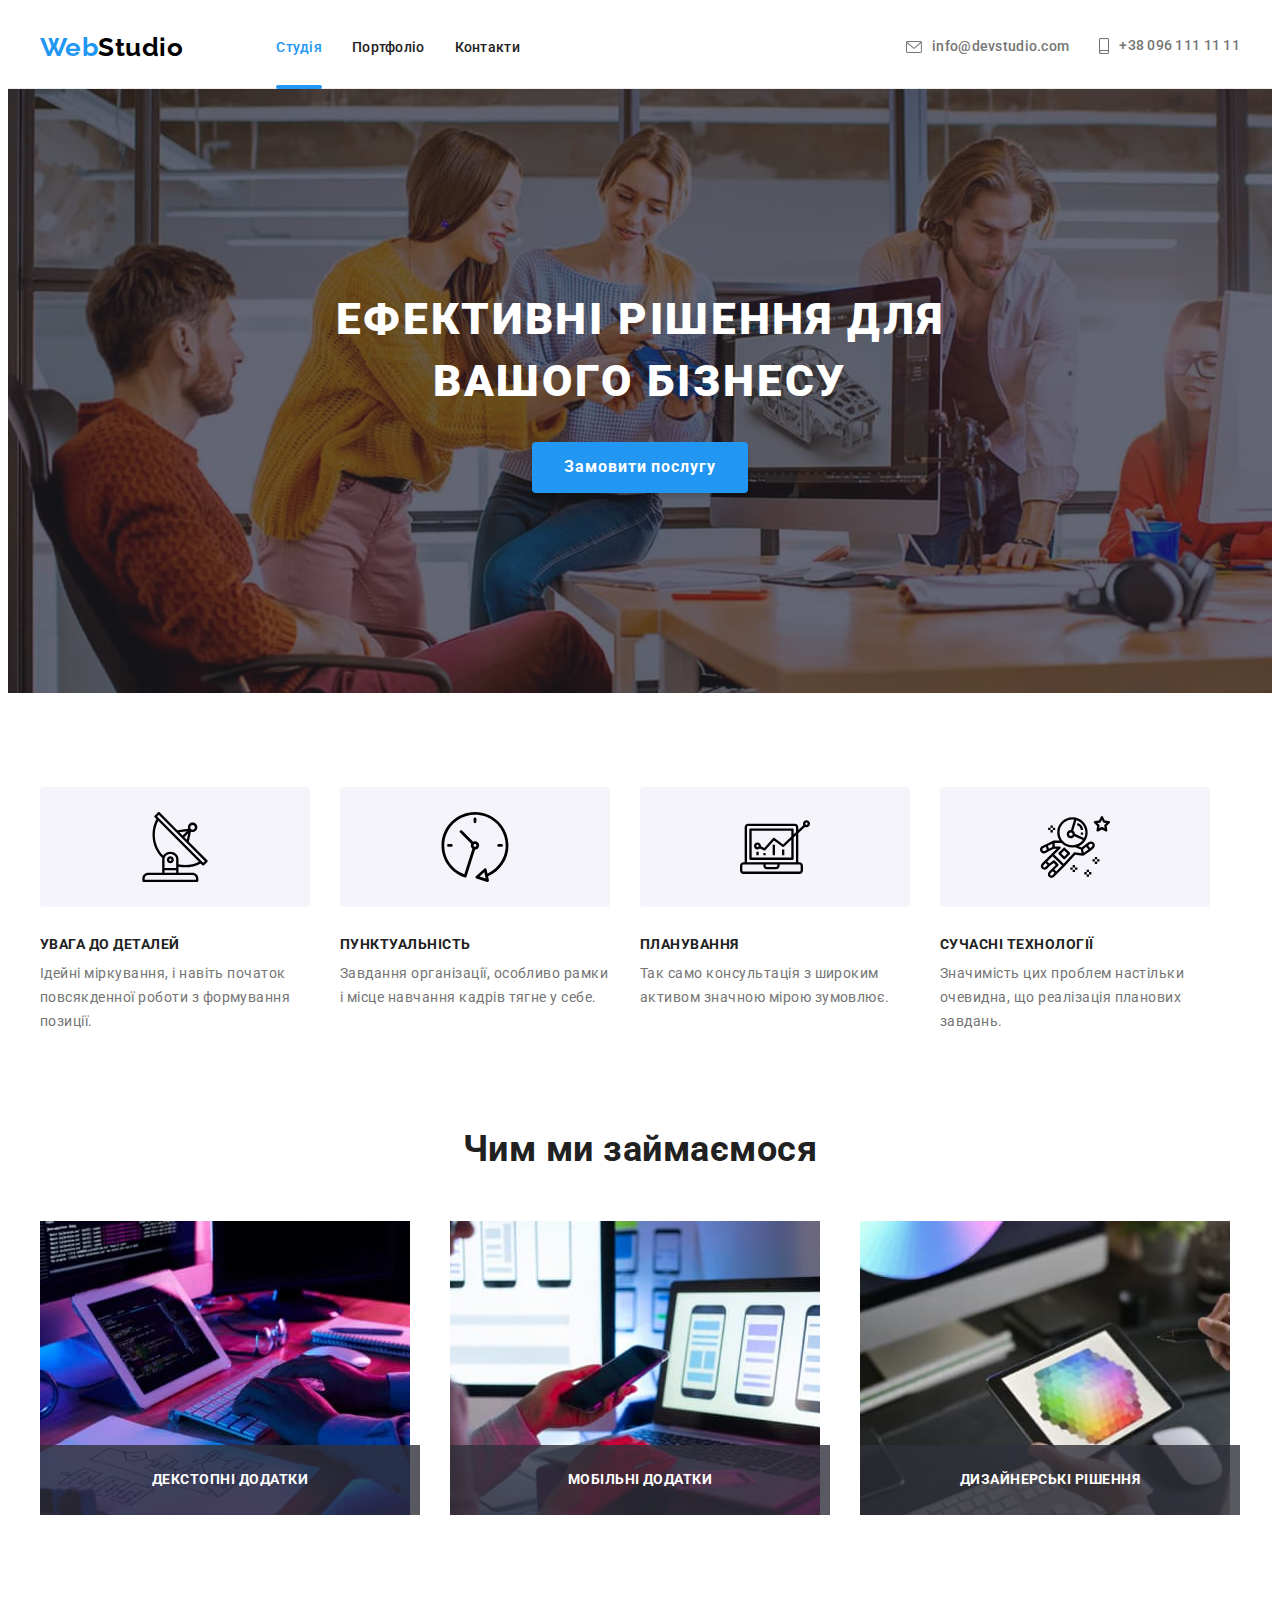
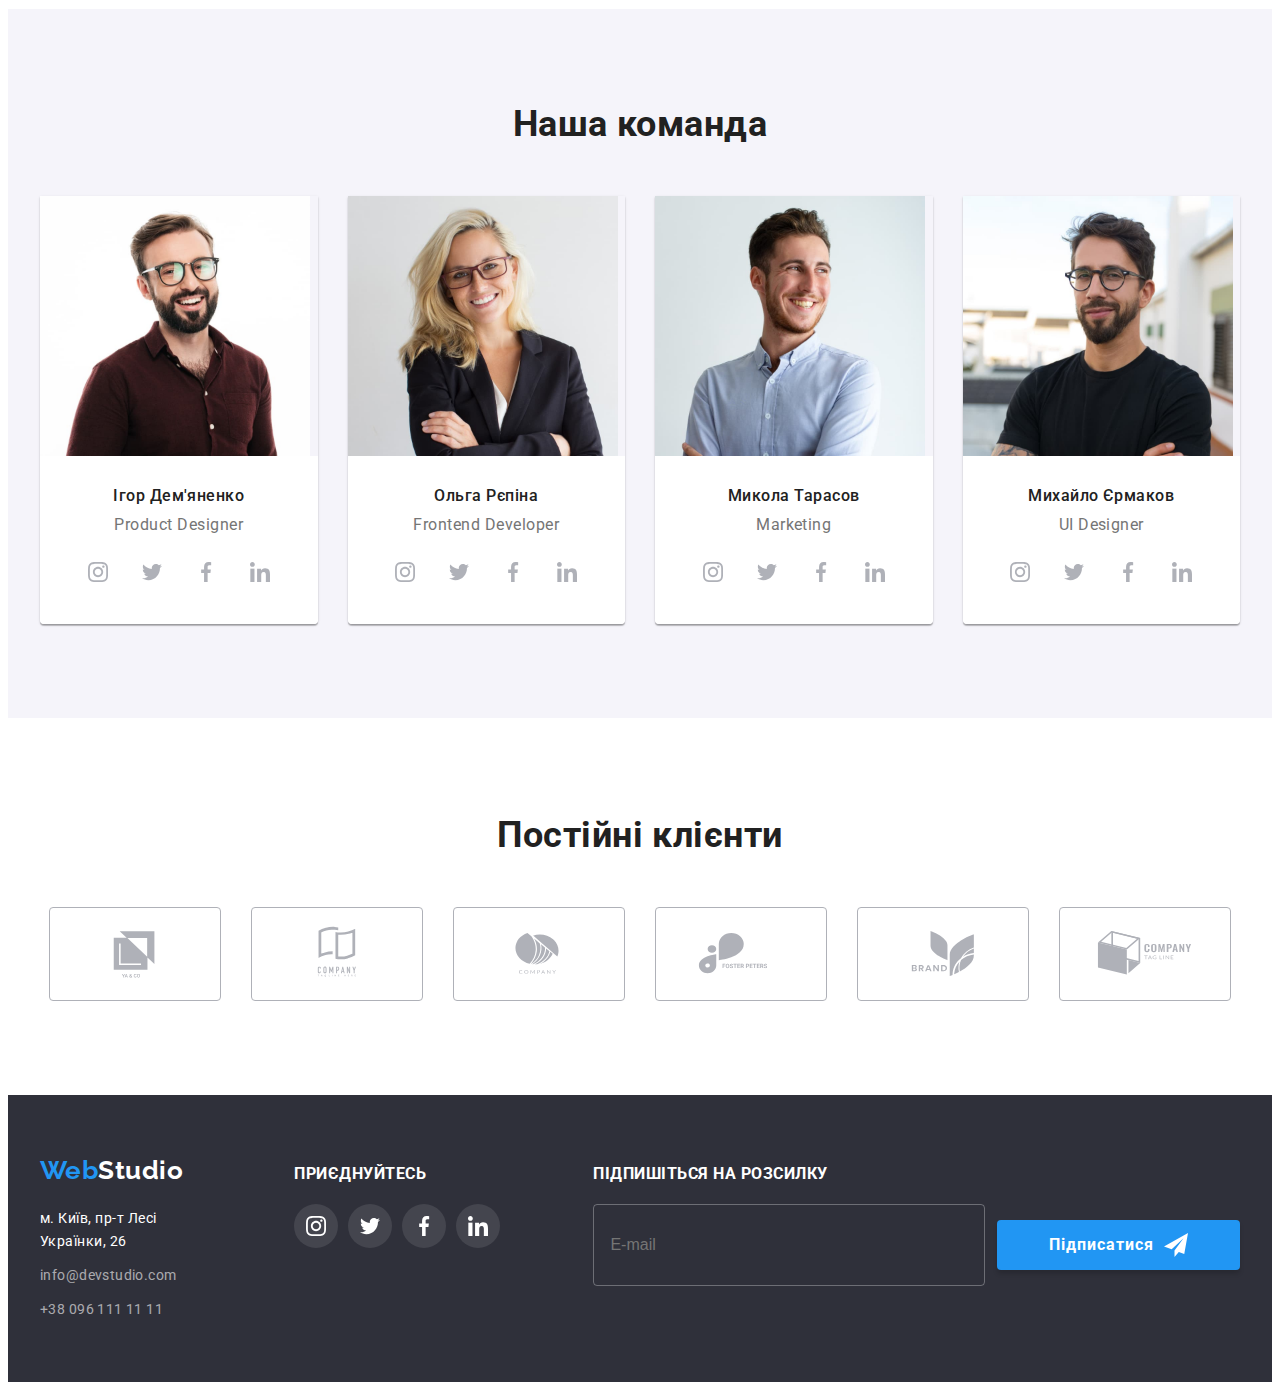
==== index.html @ f442bbdc "Finished to work with a modal window and footer" ====
<!DOCTYPE html>
<html lang="uk">
  <head>
    <meta charset="UTF-8" />
    <meta http-equiv="X-UA-Compatible" content="IE=edge" />
    <meta name="viewport" content="width=device-width, initial-scale=1.0" />
    <link
      href="https://fonts.googleapis.com/css2?family=Raleway:wght@700&family=Roboto:wght@400;500;700;900&display=swap"
      rel="stylesheet"
    />
    <link
      rel="stylesheet"
      href="https://cdnjs.cloudflare.com/ajax/libs/modern-normalize/1.1.0/modern-normalize.min.css"
      integrity="sha512-wpPYUAdjBVSE4KJnH1VR1HeZfpl1ub8YT/NKx4PuQ5NmX2tKuGu6U/JRp5y+Y8XG2tV+wKQpNHVUX03MfMFn9Q=="
      crossorigin="anonymous"
      referrerpolicy="no-referrer"
    />
    <link rel="stylesheet" href="./css/style.css" />
    <title>goit-markup-hw-02</title>
  </head>
  <body>
    <!-- Шапка сайту -->
    <header class="header-page">
      <div class="container header-content">
        <nav class="header-nav">
          <a href="./index.html" class="link logo"
            ><span class="blue-text">Web</span><span class="black-text">Studio</span></a
          >
          <ul class="site-nav list">
            <li class="header-item"><a href="" class="link current">Студія</a></li>
            <li class="header-item"><a href="./portfolio.html" class="link">Портфоліо</a></li>
            <li class="header-item"><a href="" class="link">Контакти</a></li>
          </ul>
        </nav>
        <ul class="tel-mail list">
          <li class="header-item">
            <a href="mailto:info@devstudio.com" class="mail-link link">
              <svg class="header-icon-envelope" width="16" height="12">
                <use href="./images/icons.svg#icon-envelope"></use>
              </svg>
              info@devstudio.com</a
            >
          </li>
          <li class="header-item">
            <a href="tel:+380961111111" class="tel-link link">
              <svg class="header-icon-phone" width="10" height="16">
                <use href="./images/icons.svg#icon-smartphone"></use>
              </svg>
              +38 096 111 11 11</a
            >
          </li>
        </ul>
      </div>
    </header>
    <main>
      <!-- Герой -->
      <section class="hero overlay">
        <div class="container">
          <h1 class="hero-title">
            Ефективні рішення для<br />
            вашого бізнесу
          </h1>
          <button type="button" class="btn btn-hero" data-modal-open>Замовити послугу</button>
        </div>
      </section>
      <!-- Особливості -->
      <section class="section features">
        <div class="container">
          <h2 hidden class="section-title">Особливості компанії</h2>
          <ul class="list features">
            <li class="features-item icon-antenna">
              <div class="features-icons">
                <svg class="features-icon" width="70" height="70">
                  <use href="./images/icons.svg#icon-antenna"></use>
                </svg>
              </div>
              <h3 class="title">УВАГА ДО ДЕТАЛЕЙ</h3>
              <p class="description-text">
                Ідейні міркування, і навіть початок повсякденної роботи з формування позиції.
              </p>
            </li>
            <li class="features-item icon-clock">
              <div class="features-icons">
                <svg class="features-icon" width="70" height="70">
                  <use href="./images/icons.svg#icon-clock"></use>
                </svg>
              </div>
              <h3 class="title">ПУНКТУАЛЬНІСТЬ</h3>
              <p class="description-text">
                Завдання організації, особливо рамки і місце навчання кадрів тягне у себе.
              </p>
            </li>
            <li class="features-item icon-diagram">
              <div class="features-icons">
                <svg class="features-icon" width="70" height="70">
                  <use href="./images/icons.svg#icon-diagram"></use>
                </svg>
              </div>
              <h3 class="title">ПЛАНУВАННЯ</h3>
              <p class="description-text">
                Так само консультація з широким активом значною мірою зумовлює.
              </p>
            </li>
            <li class="features-item icon-astronaut">
              <div class="features-icons">
                <svg class="features-icon" width="70" height="70">
                  <use href="./images/icons.svg#icon-astronaut"></use>
                </svg>
              </div>
              <h3 class="title">СУЧАСНІ ТЕХНОЛОГІЇ</h3>
              <p class="description-text">
                Значимість цих проблем настільки очевидна, що реалізація планових завдань.
              </p>
            </li>
          </ul>
        </div>
      </section>
      <!-- Наша робота -->
      <section class="section-work">
        <div class="container">
          <h2 class="section-title work">Чим ми займаємося</h2>
          <ul class="work list">
            <li class="work-item">
              <div class="work-thumb">
                <img
                  src="./images/box_1.jpg"
                  alt="Чоловік сидитись за комп'ютером ,за допомогою кодування він відтворює макет що лежить у нього на робочому столі"
                  width="370"
                  height="294"
                  class="work-photo"
                />
                <div class="about-work-item">
                  <p class="about-work-text">ДЕКСТОПНІ ДОДАТКИ</p>
                </div>
              </div>
            </li>
            <li class="work-item">
              <div class="work-thumb">
                <img
                  src="./images/box_2.jpg"
                  alt="Жінка сидить за комп'ютером та в одній руці тримає телефон,на комп'ютері зображені три телефона на екранах яких: три різних позиціонування блоків"
                  width="370"
                  height="294"
                  class="work-photo"
                />
                <div class="about-work-item">
                  <p class="about-work-text">Мобільні додатки</p>
                </div>
              </div>
            </li>
            <li class="work-item">
              <div class="work-thumb">
                <img
                  src="./images/box_3.jpg"
                  alt="Планшет в руці,на екрані планшету зображена палітра кольорів"
                  width="370"
                  height="294"
                  class="work-photo"
                />
                <div class="about-work-item">
                  <p class="about-work-text">Дизайнерські рішення</p>
                </div>
              </div>
            </li>
          </ul>
        </div>
      </section>
      <!-- Наша команда -->
      <section class="variable-section">
        <div class="container">
          <h2 class="section-title team">Наша команда</h2>
          <ul class="team-roster list">
            <li class="team-item">
              <img
                src="./images/img1.jpg"
                alt="Фотопортрет команди"
                width="270"
                height="260"
                class="person-photo"
              />
              <div class="team-frame">
                <h3 class="title-person">Ігор Дем'яненко</h3>
                <p class="qualification">Product Designer</p>
                <ul class="social-networks list">
                  <li class="social-networks-item">
                    <a href="" class="social-networks-link link">
                      <svg class="social-networks-icon" width="20" height="20">
                        <use href="./images/icons.svg#icon-instagram"></use>
                      </svg>
                    </a>
                  </li>
                  <li class="social-networks-item">
                    <a href="" class="social-networks-link link">
                      <svg class="social-networks-icon" width="20" height="20">
                        <use href="./images/icons.svg#icon-twitter"></use>
                      </svg>
                    </a>
                  </li>
                  <li class="social-networks-item">
                    <a href="" class="social-networks-link link">
                      <svg class="social-networks-icon" width="20" height="20">
                        <use href="./images/icons.svg#icon-facebook"></use>
                      </svg>
                    </a>
                  </li>
                  <li class="social-networks-item">
                    <a href="" class="social-networks-link link">
                      <svg class="social-networks-icon" width="20" height="20">
                        <use href="./images/icons.svg#icon-linkedin"></use>
                      </svg>
                    </a>
                  </li>
                </ul>
              </div>
            </li>
            <li class="team-item">
              <img
                src="./images/img2.jpg"
                alt="Фотопортрет команди"
                width="270"
                height="260"
                class="person-photo"
              />
              <div class="team-frame">
                <h3 class="title-person">Ольга Рєпіна</h3>
                <p class="qualification">Frontend Developer</p>
                <ul class="social-networks list">
                  <li class="social-networks-item">
                    <a href="" class="social-networks-link link">
                      <svg class="social-networks-icon" width="20" height="20">
                        <use href="./images/icons.svg#icon-instagram"></use>
                      </svg>
                    </a>
                  </li>
                  <li class="social-networks-item">
                    <a href="" class="social-networks-link link">
                      <svg class="social-networks-icon" width="20" height="20">
                        <use href="./images/icons.svg#icon-twitter"></use>
                      </svg>
                    </a>
                  </li>
                  <li class="social-networks-item">
                    <a href="" class="social-networks-link link">
                      <svg class="social-networks-icon" width="20" height="20">
                        <use href="./images/icons.svg#icon-facebook"></use>
                      </svg>
                    </a>
                  </li>
                  <li class="social-networks-item">
                    <a href="" class="social-networks-link link">
                      <svg class="social-networks-icon" width="20" height="20">
                        <use href="./images/icons.svg#icon-linkedin"></use>
                      </svg>
                    </a>
                  </li>
                </ul>
              </div>
            </li>
            <li class="team-item">
              <img
                src="./images/img3.jpg"
                alt="Фотопортрет команди"
                width="270"
                height="260"
                class="person-photo"
              />
              <div class="team-frame">
                <h3 class="title-person">Микола Тарасов</h3>
                <p class="qualification">Marketing</p>
                <ul class="social-networks list">
                  <li class="social-networks-item">
                    <a href="" class="social-networks-link link">
                      <svg class="social-networks-icon" width="20" height="20">
                        <use href="./images/icons.svg#icon-instagram"></use>
                      </svg>
                    </a>
                  </li>
                  <li class="social-networks-item">
                    <a href="" class="social-networks-link link">
                      <svg class="social-networks-icon" width="20" height="20">
                        <use href="./images/icons.svg#icon-twitter"></use>
                      </svg>
                    </a>
                  </li>
                  <li class="social-networks-item">
                    <a href="" class="social-networks-link link">
                      <svg class="social-networks-icon" width="20" height="20">
                        <use href="./images/icons.svg#icon-facebook"></use>
                      </svg>
                    </a>
                  </li>
                  <li class="social-networks-item">
                    <a href="" class="social-networks-link link">
                      <svg class="social-networks-icon" width="20" height="20">
                        <use href="./images/icons.svg#icon-linkedin"></use>
                      </svg>
                    </a>
                  </li>
                </ul>
              </div>
            </li>
            <li class="team-item">
              <img
                src="./images/img4.jpg"
                alt="Фотопортрет команди"
                width="270"
                height="260"
                class="person-photo"
              />
              <div class="team-frame">
                <h3 class="title-person">Михайло Єрмаков</h3>
                <p class="qualification">UI Designer</p>
                <ul class="social-networks list">
                  <li class="social-networks-item">
                    <a href="" class="social-networks-link link">
                      <svg class="social-networks-icon" width="20" height="20">
                        <use href="./images/icons.svg#icon-instagram"></use>
                      </svg>
                    </a>
                  </li>
                  <li class="social-networks-item">
                    <a href="" class="social-networks-link link">
                      <svg class="social-networks-icon" width="20" height="20">
                        <use href="./images/icons.svg#icon-twitter"></use>
                      </svg>
                    </a>
                  </li>
                  <li class="social-networks-item">
                    <a href="" class="social-networks-link link">
                      <svg class="social-networks-icon" width="20" height="20">
                        <use href="./images/icons.svg#icon-facebook"></use>
                      </svg>
                    </a>
                  </li>
                  <li class="social-networks-item">
                    <a href="" class="social-networks-link link">
                      <svg class="social-networks-icon" width="20" height="20">
                        <use href="./images/icons.svg#icon-linkedin"></use>
                      </svg>
                    </a>
                  </li>
                </ul>
              </div>
            </li>
          </ul>
        </div>
      </section>
      <!-- Постійні клієнти -->
      <section class="section-customers">
        <div class="container">
          <h2 class="section-title customers">Постійні клієнти</h2>
          <ul class="customers-list list">
            <li class="customers-item">
              <a href="" class="customers-link link">
                <svg class="customers-icon" width="106" height="106">
                  <use href="./images/icons.svg#icon-group1"></use>
                </svg>
              </a>
            </li>
            <li class="customers-item">
              <a href="" class="customers-link link">
                <svg class="customers-icon" width="106" height="60">
                  <use href="./images/icons.svg#icon-group2"></use>
                </svg>
              </a>
            </li>
            <li class="customers-item">
              <a href="" class="customers-link link">
                <svg class="customers-icon" width="106" height="60">
                  <use href="./images/icons.svg#icon-group3"></use>
                </svg>
              </a>
            </li>
            <li class="customers-item">
              <a href="" class="customers-link link">
                <svg class="customers-icon" width="106" height="60">
                  <use href="./images/icons.svg#icon-group4"></use>
                </svg>
              </a>
            </li>
            <li class="customers-item">
              <a href="" class="customers-link link">
                <svg class="customers-icon" width="106" height="60">
                  <use href="./images/icons.svg#icon-group5"></use>
                </svg>
              </a>
            </li>
            <li class="customers-item">
              <a href="" class="customers-link link">
                <svg class="customers-icon" width="106" height="60">
                  <use href="./images/icons.svg#icon-group6"></use>
                </svg>
              </a>
            </li>
          </ul>
        </div>
      </section>
    </main>
    <!-- Футер -->
    <footer class="footer">
      <div class="container footer-box">
        <div class="footer-address">
          <a href="/" class="link"
            ><span class="blue-text">Web</span><span class="white-text">Studio</span></a
          >
          <address class="address-view">
            м. Київ, пр-т Лесі Українки, 26
            <ul class="tel-mail list">
              <li>
                <a href="mailto:info@devstudio.com" class="link">info@devstudio.com</a>
              </li>
              <li class="contacts">
                <a href="tel:+380961111111" class="link">+38 096 111 11 11</a>
              </li>
            </ul>
          </address>
        </div>

        <div class="footer-join">
          <p class="footer-title">Приєднуйтесь</p>
          <ul class="footer-soc-list list">
            <li class="footer-soc-item">
              <a href="" class="footer-soc-link link">
                <svg class="footer-soc-icon" width="20" height="20">
                  <use href="./images/icons.svg#icon-instagram"></use>
                </svg>
              </a>
            </li>
            <li class="footer-soc-item">
              <a href="" class="footer-soc-link link">
                <svg class="footer-soc-icon" width="20" height="20">
                  <use href="./images/icons.svg#icon-twitter"></use>
                </svg>
              </a>
            </li>
            <li class="footer-soc-item">
              <a href="" class="footer-soc-link link">
                <svg class="footer-soc-icon" width="20" height="20">
                  <use href="./images/icons.svg#icon-facebook"></use>
                </svg>
              </a>
            </li>
            <li class="footer-soc-item">
              <a href="" class="footer-soc-link link">
                <svg class="footer-soc-icon" width="20" height="20">
                  <use href="./images/icons.svg#icon-linkedin"></use>
                </svg>
              </a>
            </li>
          </ul>
        </div>
        <div class="box-footer-form">
          <form>
            <label for="email" class="footer-label">Підпишіться на розсилку</label>
            <span class="footer-form">
              <input
                class="join-input"
                type="email"
                value=""
                name="email"
                id="email"
                placeholder="E-mail"
              />
              <button type="submit" class="btn form-btn">
                <span>Підписатися</span>
                <svg class="btn-icon" width="24" height="24">
                  <use href="./images/icons.svg#icon-icon-send"></use>
                </svg>
              </button>
            </span>
          </form>
        </div>
      </div>
    </footer>
    <div class="back-drop is-hidden" data-modal>
      <div class="modal">
        <button type="button" class="btn-hero-close" data-modal-close>
          <svg class="modal-exit" width="11" height="11">
            <use href="./images/icons.svg#icon-vector"></use>
          </svg>
        </button>
        <p class="modal-title">Залиште свої дані, ми вам передзвонимо</p>
        <form>
          <label for="username" class="modal-label">Ім'я</label>
          <span class="container-inputs">
            <input
              class="modal-input"
              type="text"
              value=""
              name="username"
              id="username"
              required
              placeholder=" "
            />
            <svg class="modal-icons" width="18" height="18">
              <use href="./images/icons.svg#icon-person-black"></use>
            </svg>
          </span>

          <label for="user-tel" class="modal-label">Телефон</label>
          <div class="container-inputs">
            <input
              class="modal-input"
              type="tel"
              value=""
              name="user-tel"
              id="user-tel"
              required
              title="+38 (098) 64-73-508"
              placeholder=" "
            />
            <svg class="modal-icons" width="18" height="18">
              <use href="./images/icons.svg#icon-phone-black"></use>
            </svg>
          </div>

          <label for="user-email" class="modal-label">Пошта</label>
          <div class="container-inputs">
            <input
              class="modal-input"
              type="email"
              value=""
              name="user-email"
              id="user-email"
              required
              placeholder=" "
            />
            <svg class="modal-icons" width="18" height="18">
              <use href="./images/icons.svg#icon-email-black"></use>
            </svg>
          </div>

          <label for="comment" class="modal-label">Коментар</label>
          <textarea
            class="comment"
            name="comment"
            id="comment"
            placeholder="Веддіть текст"
          ></textarea>
          <div class="container-checkbox">
            <input
              class="modal-checkbox visually-hidden"
              type="checkbox"
              name="agree"
              id="agree"
              value="agree"
            />
            <label for="agree" class="agree">
              <span>
                <svg class="agree-icon" width="16" height="15">
                  <use href="./images/icons.svg#icon-icon-check"></use>
                </svg>
              </span>
              Погоджуюся з розсилкою та приймаю&nbsp;&nbsp;
              <a href="" class="agree-link"> Умови договору</a></label
            >
            <button type="submit" class="btn form-btn">Відправити</button>
          </div>
        </form>
      </div>
    </div>
    <!-- <div class="practise">
      <ul class="menu">
        <li class="menu-item">
          <a href="" class="menu-link">Комплектуючі</a>
          <ul class="submenu">
            <li><a href="">Холодильники</a></li>
            <li><a href="">Плити</a></li>
            <li><a href="">Панелі</a></li>
          </ul>
        </li>
        <li class="menu-item">
          <a href="" class="menu-link">Товари для дому</a>
          <ul class="submenu">
            <li><a href="">Холодильники</a></li>
            <li><a href="">Плити</a></li>
            <li><a href="">Панелі</a></li>
          </ul>
        </li>
        <li class="menu-item">
          <a href="" class="menu-link">Побутова техніка</a>
          <ul class="submenu">
            <li><a href="">Холодильники</a></li>
            <li><a href="">Плити</a></li>
            <li><a href="">Панелі</a></li>
          </ul>
        </li>
      </ul>
      <p>
        Lorem ipsum dolor sit, amet consectetur adipisicing elit. Reiciendis amet explicabo at
        corporis esse cum repellat cumque est, aperiam nulla atque, delectus similique ab quia ut,
        animi maiores quo rerum! Minus provident assumenda veniam magnam, facilis quas neque! Saepe
        assumenda enim velit facere ducimus doloremque dolores vitae reiciendis perferendis vel,
        eveniet aut sint tenetur exercitationem iusto blanditiis, laboriosam pariatur illo? Quam
        fugit officiis, odit voluptas repudiandae dicta maxime voluptates obcaecati porro aspernatur
        nisi consectetur molestias harum facilis exercitationem natus, asperiores iste vero modi
        adipisci dolorem. Cumque nobis voluptatibus esse quasi. Hic commodi iste corrupti dolore,
        omnis eos, quas molestiae, eius quae fugit similique accusantium! Molestiae quae
        perspiciatis eveniet ab rem et! Maiores tempore quisquam, porro quae nam facere consequatur
        ullam! Laboriosam quasi modi quidem expedita assumenda, labore cupiditate neque veniam,
        molestiae, nulla tempore aspernatur? Cum eos voluptate dignissimos vitae earum tenetur
        cumque minus facere! Sit ipsum inventore alias doloribus quae.
      </p>
    </div> -->
    <!-- <div class="example">
      <a href="" class="example-link">Назад на головну</a>
      <button type="button" class="btn-join">Підписатись</button>
      <div class="animation"></div>
    </div> -->
    <script src="./js/modal.js"></script>
  </body>
</html>
---- css/style.css ----
/* Головний колір тексту  #757575 */
/* Другорядний колір тексту #212121 */
/* Білий #FFFFFF */
/* Акцент #2196F3 */
/* Другорядний колір фону #F5F4FA */

:root {
  --main-text-color: #757575;
  --secondary-text-color: #212121;
  --accent-color: #2196f3;
  --main-bg-color: #ffffff;
  --secondary-bg-color: #f5f4fa;
}

body {
  font-family: 'Roboto', sans-serif;
  letter-spacing: 0.03em;

  color: var(--main-text-color);
  background: var(--main-bg-color);
}

.list {
  padding: 0;
  margin: 0;
  list-style: none;
}

h1,
h2,
h3,
h4,
p {
  margin-top: 0;
  margin-bottom: 0;
}

.visually-hidden {
  position: absolute;
  white-space: nowrap;
  width: 1px;
  height: 1px;
  overflow: hidden;
  border: 0;
  padding: 0;
  clip: (0 0 0 0);
  clip-path: inset(50%);
  margin: -1px;
}

.container {
  width: 1200px;
  padding-left: 15px;
  padding-right: 15px;
  margin: 0 auto;
  /* outline: solid 2px tomato; */
}

.header-page {
  border-bottom: 1px solid #ececec;
}

.link.logo {
  padding-top: 24px;
  padding-bottom: 25px;
  margin-right: 93px;
}

.header-nav {
  display: flex;
}

.header-content {
  display: flex;
  align-items: center;
}

.site-nav {
  display: flex;
}

.header-page .tel-mail {
  display: flex;
  margin-left: auto;
}

.header-item:not(:last-child) {
  margin-right: 30px;
}

.link {
  text-decoration: none;
}

/*-----------------                   --------------*/
/*----------------- Logo and Site nav --------------*/
/*-----------------                  --------------*/

/* Colors for span */
.blue-text {
  font-family: 'Raleway', sans-serif;
  font-weight: 700;
  font-size: 26px;
  line-height: 1.2;
  color: #2196f3;
}

.black-text {
  color: #000000;
  font-family: 'Raleway', sans-serif;
  font-weight: 700;
  font-size: 26px;
  line-height: 1.2;
}

.white-text {
  color: #ffffff;
  font-family: 'Raleway', sans-serif;
  font-weight: 700;
  font-size: 26px;
  line-height: 1.2;
}

.site-nav .link {
  display: block;
  padding-top: 32px;
  padding-bottom: 32px;

  font-weight: 500;
  font-size: 14px;
  line-height: 1.1;
  letter-spacing: 0.02em;
  color: var(--secondary-text-color);

  transition: color 250ms cubic-bezier(0.4, 0, 0.2, 1);
}
.site-nav .link:hover,
.site-nav .link:focus {
  color: var(--accent-color);
  outline: none;
}
.site-nav .link.current {
  color: var(--accent-color);
}

.link.current {
  position: relative;
}

.current::after {
  content: '';
  display: block;
  position: absolute;
  left: 0;
  bottom: -2px;
  width: 100%;
  height: 4px;
  border-radius: 2px;
  background-color: var(--accent-color);
}

.tel-mail .link {
  display: inline-flex;
  align-items: center;

  font-weight: 500;
  font-size: 14px;
  line-height: 1.1;
  letter-spacing: 0.02em;
  color: var(--main-text-color);

  transition: color 250ms cubic-bezier(0.4, 0, 0.2, 1);
}

.tel-mail .link:hover,
.tel-mail .link:focus {
  color: var(--accent-color);
  outline: none;
}

.header-item {
  fill: var(--main-text-color);
}

.header-icon-envelope,
.header-icon-phone {
  transition: fill 250ms cubic-bezier(0.4, 0, 0.2, 1);
}

.mail-link:hover .header-icon-envelope,
.mail-link:focus .header-icon-envelope {
  fill: var(--accent-color);
}

.tel-link:hover .header-icon-phone,
.tel-link:focus .header-icon-phone {
  fill: var(--accent-color);
}

.header-item .link {
  gap: 10px;

  transition: color 250ms cubic-bezier(0.4, 0, 0.2, 1);
}

/*-----------------                   --------------*/
/*-----------------      HERO        --------------*/
/*-----------------                 --------------*/
.hero {
  text-align: center;
  padding-top: 200px;
  padding-bottom: 200px;

  background-color: #2f303a;
}

.overlay {
  max-width: 1600px;
  max-height: 600px;
  margin-left: auto;
  margin-right: auto;

  background-image: linear-gradient(rgba(47, 48, 58, 0.4), rgba(47, 48, 58, 0.4)),
    url(../images/bg_hero.jpg);
  background-repeat: no-repeat;
  background-size: cover;
}

.hero-title {
  margin: 0 auto 30px;
}

.hero .hero-title {
  font-weight: 900;
  font-size: 44px;
  line-height: 1.4;
  letter-spacing: 0.06em;
  text-transform: uppercase;

  color: #ffffff;
}

.btn.btn-hero {
  min-width: 216px;
  box-shadow: 0px 4px 4px rgba(0, 0, 0, 0.15);
  border-radius: 4px;
  padding: 10px 32px;
}

.btn {
  font-family: inherit;
  font-weight: 700;
  font-size: 16px;
  line-height: 1.9;
  text-align: center;
  letter-spacing: 0.06em;
  cursor: pointer;
  border: none;
  color: #ffffff;
  background-color: var(--accent-color);
  outline: none;

  transition: background-color 250ms cubic-bezier(0.4, 0, 0.2, 1);
}

.btn:hover,
.btn:focus {
  background-color: #188ce8;
}

.back-drop {
  position: fixed;
  top: 0;
  left: 0;
  width: 100%;
  height: 100%;

  background-color: rgba(0, 0, 0, 0.2);

  transition: opacity 250ms cubic-bezier(0.4, 0, 0.2, 1),
    visibility 250ms cubic-bezier(0.4, 0, 0.2, 1);
}

.back-drop.is-hidden .modal {
  transform: translate(-50%, -50%) scale(0);
}

.is-hidden {
  opacity: 0;
  visibility: hidden;
  pointer-events: none;
}

.modal {
  /* display: inline-flex; */
  padding: 40px;
  position: absolute;
  top: 50%;
  left: 50%;
  width: 528px;
  min-height: 581px;

  border-radius: 4px;
  box-shadow: 1px 0px 2px rgba(0, 0, 0, 0.2), 1px 0px 1px rgba(0, 0, 0, 0.14),
    3px 0px 1px rgba(0, 0, 0, 0.12);
  background-color: var(--main-bg-color);

  transform: translate(-50%, -50%) scale(1);
  transition: transform 250ms cubic-bezier(0.4, 0, 0.2, 1);
}

.btn-hero-close {
  display: flex;
  justify-content: center;
  align-items: center;
  position: absolute;
  right: 8px;
  top: 8px;
  width: 30px;
  height: 30px;
  border: 1px solid rgba(0, 0, 0, 0.1);
  border-radius: 50%;
  background-color: transparent;
  cursor: pointer;
  outline: none;
}

.modal-exit {
  transition: fill 250ms cubic-bezier(0.4, 0, 0.2, 1);
}

.btn-hero-close:hover .modal-exit,
.btn-hero-close:focus .modal-exit {
  fill: var(--accent-color);
}

.modal-title {
  text-align: center;
  margin-bottom: 12px;

  font-weight: 700;
  font-size: 20px;
  line-height: 1.17;

  color: var(--secondary-text-color);
}

.modal-label {
  display: inline-block;
  margin-bottom: 4px;
}

.container-inputs {
  display: block;
  margin-bottom: 10px;
  position: relative;
}

.modal-input {
  width: 100%;
  height: 40px;
  padding: 12px 12px 12px 42px;

  border: 1px solid rgba(33, 33, 33, 0.2);
  border-radius: 4px;
  transition: border-color 250ms cubic-bezier(0.4, 0, 0.2, 1);
  cursor: pointer;
  outline: none;
}

.modal-input:not(:placeholder-shown) {
  border-color: var(--accent-color);
}

.modal-input:not(:placeholder-shown) + .modal-icons {
  fill: var(--accent-color);
}

.modal-input:focus {
  border-color: var(--accent-color);
}

.modal-input:focus + .modal-icons {
  fill: var(--accent-color);
}

.container-inputs:hover .modal-icons {
  fill: var(--accent-color);
}

.container-inputs:hover .modal-input {
  border-color: var(--accent-color);
}

/* 
.modal-input:not(:focus):not(:placeholder-shown):valid {
  background-color: rgb(151, 169, 125);
}

.modal-input:not(:focus):not(:placeholder-shown):invalid {
  background-color: rgb(213, 133, 133);
} */

.comment {
  width: 100%;
  height: 120px;
  padding: 12px 16px;
  margin-bottom: 20px;

  font-size: 12px;
  line-height: 1.17;
  letter-spacing: 0.01em;
  border: 1px solid rgba(33, 33, 33, 0.2);
  border-radius: 4px;
  resize: none;
  outline: none;
  transition: border-color 250ms cubic-bezier(0.4, 0, 0.2, 1);
}

.comment::placeholder {
  font-size: 12px;
  line-height: 1.17;
  letter-spacing: 0.01em;
  color: rgba(117, 117, 117, 0.5);
}

.comment:not(:placeholder-shown) {
  border-color: var(--accent-color);
}

.comment:hover,
.comment:focus {
  border-color: var(--accent-color);
}

.agree {
  display: flex;
  margin-bottom: 30px;
  align-items: center;
  justify-content: center;
  font-weight: 400;
  font-size: 14px;
  line-height: 1.7;
}

/* .agree::before {
  content: '';
  width: 16px;
  height: 15px;
  margin-right: 7px;

  border-radius: 2px;
  border: 2px solid var(--secondary-text-color);
}

.modal-checkbox:checked + .agree::before {
  background-color: var(--accent-color);
  border: none;
  background-image: url(../images/check.svg);
} */

.agree span {
  display: flex;
  align-items: center;
  justify-content: center;

  width: 16px;
  height: 15px;
  margin-right: 7px;

  border-radius: 2px;
  border: 2px solid var(--secondary-text-color);
}

.agree-icon {
  fill: transparent;
}

.modal-checkbox:checked + .agree span {
  background-color: var(--accent-color);
  border: none;
}

.modal-checkbox:checked + .agree span .agree-icon {
  fill: var(--main-bg-color);
}

.agree-link {
  color: var(--accent-color);
}

.container-checkbox {
  display: flex;
  flex-direction: column;
}

.form-btn {
  display: flex;
  align-items: center;
  min-width: 200px;
  min-height: 50px;
  padding: 10px 52px;
  margin-left: auto;
  margin-right: auto;

  border-radius: 4px;
  box-shadow: 0px 4px 4px rgba(0, 0, 0, 0.15);
}

.modal-icons {
  position: absolute;
  left: 12px;
  top: 50%;
  transform: translateY(-50%);
  transition: fill 250ms cubic-bezier(0.4, 0, 0.2, 1);
}

/*-----------------                   --------------*/
/*-----------------   SECTIONS       --------------*/
/*-----------------                  --------------*/

.section.features {
  padding-top: 94px;
  padding-bottom: 94px;
}

.list.features {
  display: flex;
}

.features-item {
  width: 270px;
}

.features-icons {
  display: flex;
  justify-content: center;
  align-items: center;
  height: 120px;
  margin-bottom: 30px;

  border-radius: 4px;
  background-color: var(--secondary-bg-color);
}

/* .features-item::before {
  display: block;
  margin-bottom: 30px;
  border-radius: 4px;
  content: '';
  height: 120px;
  background-repeat: no-repeat;
  background-position: center;
  background-color: var(--secondary-bg-color);
} */

/* .icon-antenna::before {
  background-image: url(../images/antenna.svg);
}

.icon-clock::before {
  background-image: url(../images/clock.svg);
}

.icon-diagram::before {
  background-image: url(../images/diagram.svg);
}

.icon-astronaut::before {
  background-image: url(../images/astronaut.svg);
} */

.features-item:not(:last-child) {
  margin-right: 30px;
}

.section-work {
  padding-bottom: 94px;
}

.section-title {
  text-align: center;
  font-weight: 700;
  font-size: 36px;
  line-height: 1.2;
  color: var(--secondary-text-color);
}

.section-title.work {
  margin-bottom: 50px;
}

.work.list {
  display: flex;
}

.work-photo {
  display: block;
}

.work-item {
  width: calc((100% - 60px) / 3);
}

.work-item:not(:last-child) {
  margin-right: 30px;
}

.work-thumb {
  position: relative;
}

.about-work-item {
  position: absolute;
  display: flex;
  align-items: center;
  justify-content: center;
  bottom: 0;
  width: 100%;
  height: 70px;

  background-color: rgba(47, 48, 58, 0.8);
}

.about-work-text {
  text-align: center;
  text-transform: uppercase;
  font-weight: 700;
  font-size: 14px;
  line-height: 1.14;

  color: var(--main-bg-color);
}

.title {
  margin-bottom: 10px;

  font-weight: 700;
  font-size: 14px;
  line-height: 1.1;
  text-transform: uppercase;

  color: var(--secondary-text-color);
}

.variable-section {
  padding-top: 94px;
  padding-bottom: 94px;

  background-color: var(--secondary-bg-color);
}

.team {
  margin-bottom: 50px;
}

.team-roster {
  display: flex;
  flex-wrap: wrap;
}

.team-item {
  width: calc((100% - 90px) / 4);
  border-radius: 0px 0px 4px 4px;
  box-shadow: 0px 2px 1px rgba(0, 0, 0, 0.2), 0px 1px 1px rgba(0, 0, 0, 0.14),
    0px 1px 3px rgba(0, 0, 0, 0.12);
}

.team-item:not(:last-child) {
  margin-right: 30px;
}

.team-frame {
  padding-top: 30px;
  padding-bottom: 30px;
  border-radius: 0px 0px 4px 4px;
  background: #ffffff;
}

.title-person {
  margin-bottom: 10px;

  font-weight: 500;
  font-size: 16px;
  line-height: 1.2;
  text-align: center;

  color: var(--secondary-text-color);
}

.person-photo {
  display: block;
}

.description-text {
  font-weight: 400;
  font-size: 14px;
  line-height: 1.7;
}

.qualification {
  margin-bottom: 16px;

  font-weight: 400;
  font-size: 16px;
  line-height: 1.2;
  text-align: center;
}

.social-networks {
  display: flex;
  justify-content: center;
  gap: 10px;
}

.social-networks-link {
  width: 44px;
  height: 44px;
  border-radius: 50%;
  /* background-color: tomato; */
  display: flex;
  justify-content: center;
  align-items: center;

  transition: background-color 250ms cubic-bezier(0.4, 0, 0.2, 1);
}

.social-networks-link:hover,
.social-networks-link:focus {
  background-color: var(--accent-color);
  outline: none;
}

.social-networks-icon,
.customers-icon {
  fill: rgba(175, 177, 184, 1);

  transition: fill 250ms cubic-bezier(0.4, 0, 0.2, 1);
}

.social-networks-link:hover .social-networks-icon,
.social-networks-link:focus .social-networks-icon {
  fill: var(--main-bg-color);
}

.section-customers {
  padding-top: 96px;
  padding-bottom: 94px;
}

.section-title.customers {
  margin-bottom: 50px;
}

.customers-list {
  display: flex;
  flex-wrap: wrap;
  justify-content: center;
  gap: 30px;
}

/* .customers-item:not(:last-child) {
  margin-right: 30px;
} */

.customers-link {
  display: flex;
  align-items: center;
  justify-content: center;

  width: 170px;
  height: 92px;
  border: solid 1px rgba(175, 177, 184, 1);
  border-radius: 4px;

  transition: border 250ms cubic-bezier(0.4, 0, 0.2, 1);
}

.customers-link:hover,
.customers-link:focus {
  border: solid 1px var(--accent-color);
  outline: none;
}

.customers-link:hover .customers-icon,
.customers-link:focus .customers-icon {
  fill: var(--accent-color);
}

/*-----------------                   --------------*/
/*-----------------       Footer     --------------*/
/*-----------------                  --------------*/
.footer {
  background-color: #2f303a;
  padding-top: 60px;
  padding-bottom: 60px;
}

.address-view {
  margin-top: 20px;

  color: #ffffff;
  font-style: normal;
  font-weight: 400;
  font-size: 14px;
  line-height: 1.7;
}

.address-view .tel-mail {
  margin-top: 10px;
}

address .tel-mail .link {
  color: rgba(255, 255, 255, 0.6);
  font-style: normal;
  font-weight: 400;
  font-size: 14px;
  line-height: 1.7;
  letter-spacing: 0.03em;
}

.contacts {
  margin-top: 10px;
}

.footer-box {
  display: flex;
  align-items: baseline;
}

.footer-address {
  margin-right: 70px;
}

.footer-join {
  margin-right: 93px;
}

.footer-title {
  margin-bottom: 20px;

  color: rgba(255, 255, 255, 1);
  font-weight: 700;
  font-size: 16px;
  line-height: 1.14;
  text-align: left;
  text-transform: uppercase;
}

.footer-soc-list {
  display: flex;
  gap: 10px;
}

.footer-soc-link {
  display: flex;
  align-items: center;
  justify-content: center;

  width: 44px;
  height: 44px;
  background-color: rgba(255, 255, 255, 0.1);
  border-radius: 50%;

  transition: background-color 250ms cubic-bezier(0.4, 0, 0.2, 1);
}

.footer-soc-icon {
  fill: var(--main-bg-color);
}

.footer-soc-link:hover,
.footer-soc-link:focus {
  background-color: var(--accent-color);
  outline: none;
}

.footer-soc-link:hover .footer-soc-icon,
.footer-soc-link:focus .footer-soc-icon {
  fill: var(--main-bg-color);
}

.footer-form {
  display: inline-flex;
  align-items: center;
}

.footer-label {
  display: block;
  margin-bottom: 20px;

  color: rgba(255, 255, 255, 1);
  font-weight: 700;
  font-size: 16px;
  line-height: 1.14;
  text-align: left;
  text-transform: uppercase;
}

.join-input {
  width: 358px;
  height: 50px;
  padding: 15px 16px;
  margin-right: 12px;
  font-size: 16px;
  line-height: 1.25;
  color: rgba(255, 255, 255, 0.6);

  border-radius: 4px;
  border: 1px solid rgba(255, 255, 255, 0.3);
  background-color: transparent;
  outline: none;
}

.btn-icon {
  margin-left: 10px;
}

/*                      */
/* Second page of Site */
/*                    */
.portfolio {
  padding-top: 94px;
  padding-bottom: 94px;
}

.development.list {
  display: flex;
  flex-wrap: wrap;
}

.development-item {
  width: calc((100% - 60px) / 3);
  margin-right: 30px;
  margin-bottom: 30px;

  background: #ffffff;
}

.development-item:nth-child(3n) {
  margin-right: 0;
}

.development-item:nth-last-child(-n + 3) {
  margin-bottom: 0;
}

.development-link {
  display: block;
  transition: box-shadow 250ms cubic-bezier(0.4, 0, 0.2, 1);
}

.development-link:hover,
.development-link:focus {
  box-shadow: 0px 4px 4px rgb(0 0 0 / 25%);
  outline: none;
}

.title-project {
  color: var(--secondary-text-color);
  font-weight: 700;
  font-size: 18px;
  line-height: 2;
  letter-spacing: 0.06em;
}

.sort-project {
  margin-top: 4px;

  color: var(--main-text-color);
  font-weight: 400;
  font-size: 16px;
  line-height: 1.9;
}

.development-photo {
  display: block;
}

.development-about {
  padding: 20px 24px;
  border-right: 1px solid #eeeeee;
  border-left: 1px solid #eeeeee;
  border-bottom: 1px solid #eeeeee;
}

.but.list {
  margin-bottom: 50px;

  display: flex;
  justify-content: center;
}

.but-item:not(:last-child) {
  margin-right: 8px;
}

.but-item {
  border-radius: 4px;
  transition: box-shadow 250ms cubic-bezier(0.4, 0, 0.2, 1);
}

.but-item:hover,
.but-item:focus {
  box-shadow: 0px 4px 4px rgba(0, 0, 0, 0.25);
}

.list .btn-item {
  padding: 6px 22px;
  border-radius: 4px;
  border-color: transparent;

  background-color: var(--secondary-bg-color);
  color: var(--secondary-text-color);

  transition: box-shadow 250ms cubic-bezier(0.4, 0, 0.2, 1),
    background-color 250ms cubic-bezier(0.4, 0, 0.2, 1), color 250ms cubic-bezier(0.4, 0, 0.2, 1);
}

.list .btn-item:hover,
.list .btn-item:focus {
  box-shadow: 0px 3px 1px rgba(0, 0, 0, 0.1), 0px 1px 2px rgba(0, 0, 0, 0.08),
    0px 2px 2px rgba(0, 0, 0, 0.12);

  background-color: var(--accent-color);
  color: #ffffff;
  outline: none;
}

.portfolio .btn-item {
  font-family: inherit;
  font-weight: 500;
  font-size: 16px;
  line-height: 1.6;
  text-align: center;
  letter-spacing: 0.03em;
}

.development-thumb {
  position: relative;
  overflow: hidden;
}

.about-resource {
  display: flex;
  position: absolute;
  top: 0;
  height: 100%;
  width: 100%;
  padding: 63px 24px;

  font-weight: 400;
  font-size: 18px;
  line-height: 1.55;
  color: var(--main-bg-color);
  background-color: rgba(33, 150, 243, 0.9);

  transform: translateY(101%);
  transition: transform 250ms cubic-bezier(0.4, 0, 0.2, 1);
  overflow: auto;
}

.development-link:hover .bedcover,
.development-link:focus .bedcover {
  transform: translateY(0);
  outline: none;
}

/* .menu {
  margin-top: 200px;
  padding: 0;
  list-style: none;

  display: flex;
}

.menu-item {
  position: relative;

  margin: 15px;
  outline: 2px solid tomato;
}

.menu-link {
  display: block;
  padding: 15px;

  text-decoration: none;
  background-color: teal;
  color: #ffffff;
}

.submenu {
  position: absolute;
  left: 0%;
  top: 100%;
  width: 100%;
  padding: 10px;
  margin: 0;
  list-style: none;

  background-color: #ccc;

  display: none;
}

.menu-item:hover .submenu {
  display: block;
}

.menu-item:hover .menu-link {
  background-color: green;
} */

/* .example {
  display: flex;
  flex-direction: column;
  padding: 500px;
}

.example-link {
  display: block;
}

.btn-join {
  position: relative;
  display: inline-flex;
  align-items: center;
  justify-content: center;
  height: 50px;
  border: none;
  border-radius: 4px;
  color: #f5f4fa;

  background-color: tomato;
  transition-property: background-color;
  transition-duration: 250ms;
  transition-timing-function: cubic-bezier(0.4, 0, 0.2, 1);
  overflow: hidden;
}

.btn-join:hover,
.btn-join:focus {
  background-color: #2196f3;
}

.btn-join::before {
  content: '';
  display: inline-block;
  margin-right: 15px;
  width: 20px;
  height: 20px;

  background-image: url(../images/envelope.svg);
  background-repeat: no-repeat;
  background-size: contain;

  transition: transform 250ms cubic-bezier(0.4, 0, 0.2, 1) 1000ms;
}

.btn-join::after {
  position: absolute;
  top: 50%;
  left: 28.5%;
  content: '';
  display: inline-block;
  width: 20px;
  height: 20px;

  background-color: #eeeeee;

  transform: translateY(calc(-50% + 35px));
  transition: transform 1000ms cubic-bezier(0.4, 0, 0.2, 1) 1000ms;
}

.btn-join:hover::after {
  transform: translateY(-50%);
}

.btn-join:hover::before {
  transform: translateY(-50px);
}

.animation {
  margin-top: 10px;
  width: 100px;
  height: 100px;
  animation-name: changeBgColor;
  animation-duration: 3000ms;
  animation-iteration-count: infinite;
}

@keyframes changeBgColor {
  0% {
    background-color: teal;
  }

  50% {
    background-color: orange;
  }

  100% {
    background-color: deepskyblue;
  }
} */
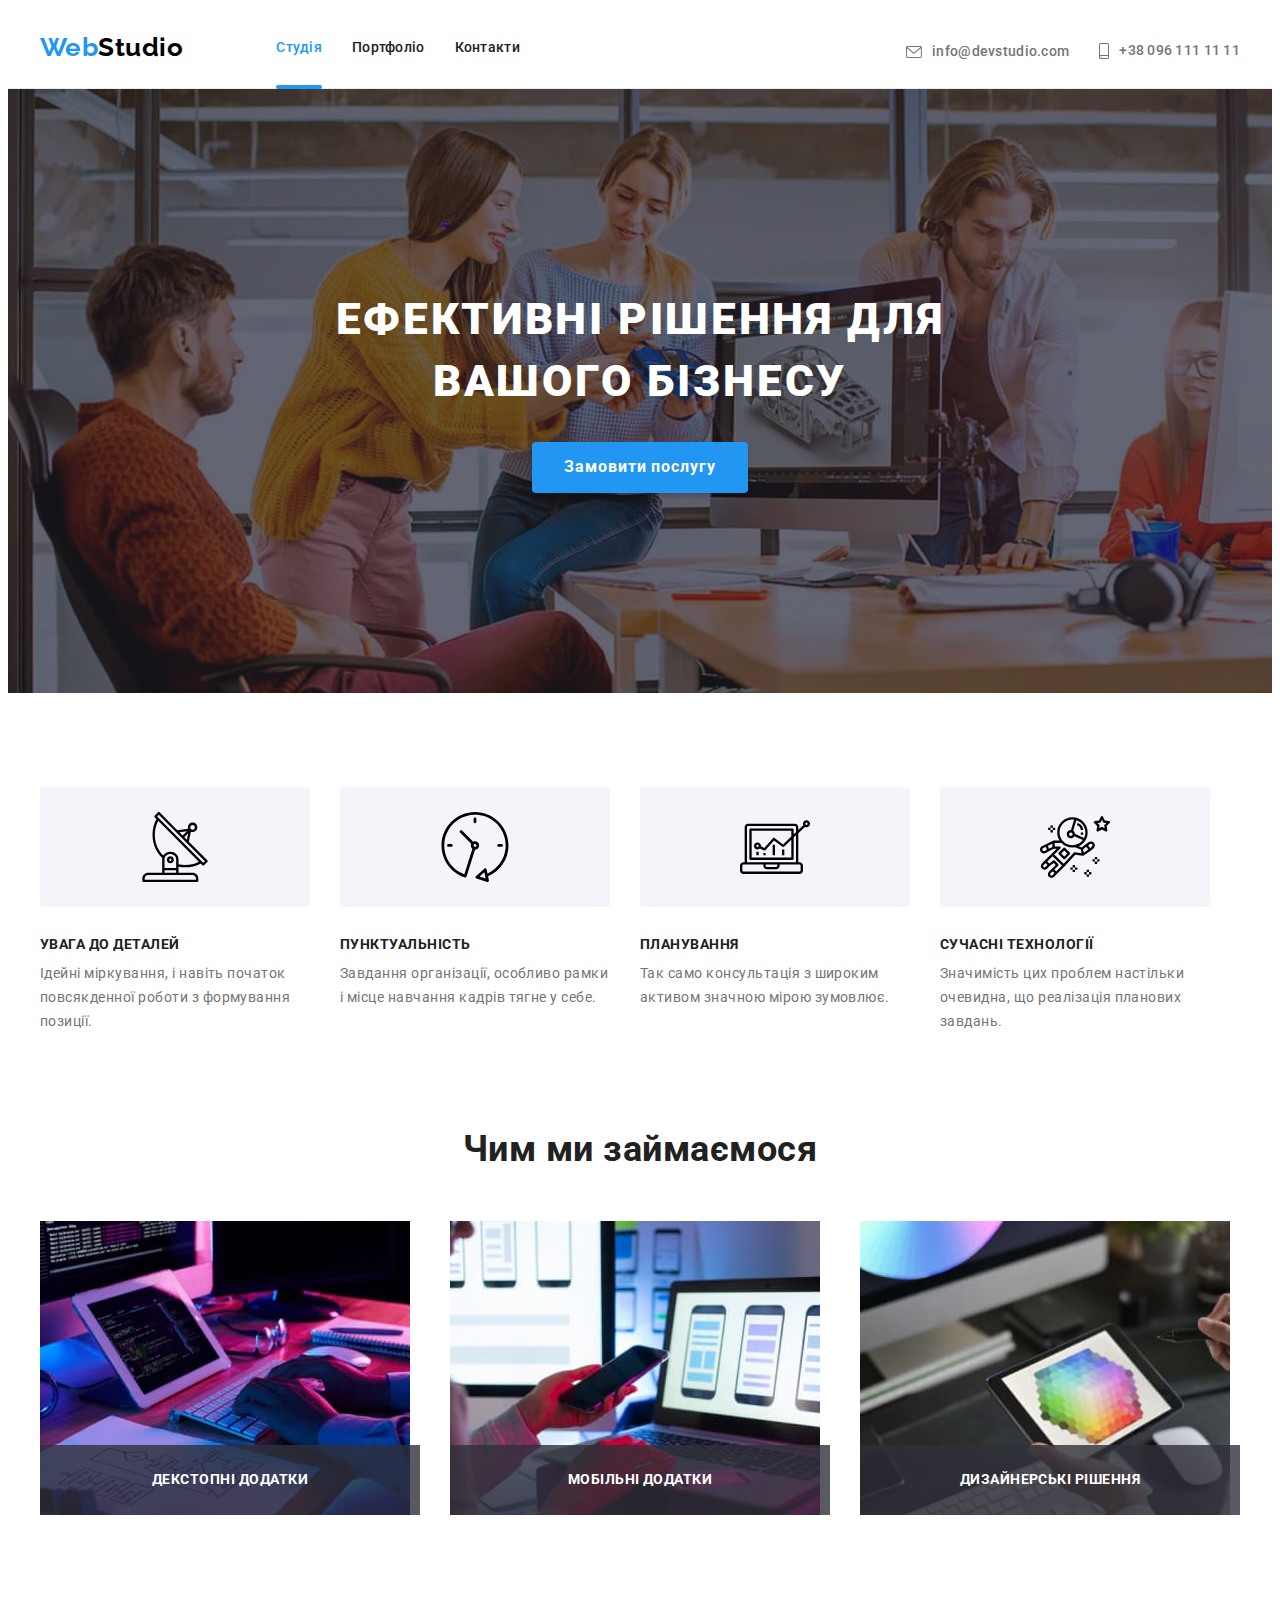
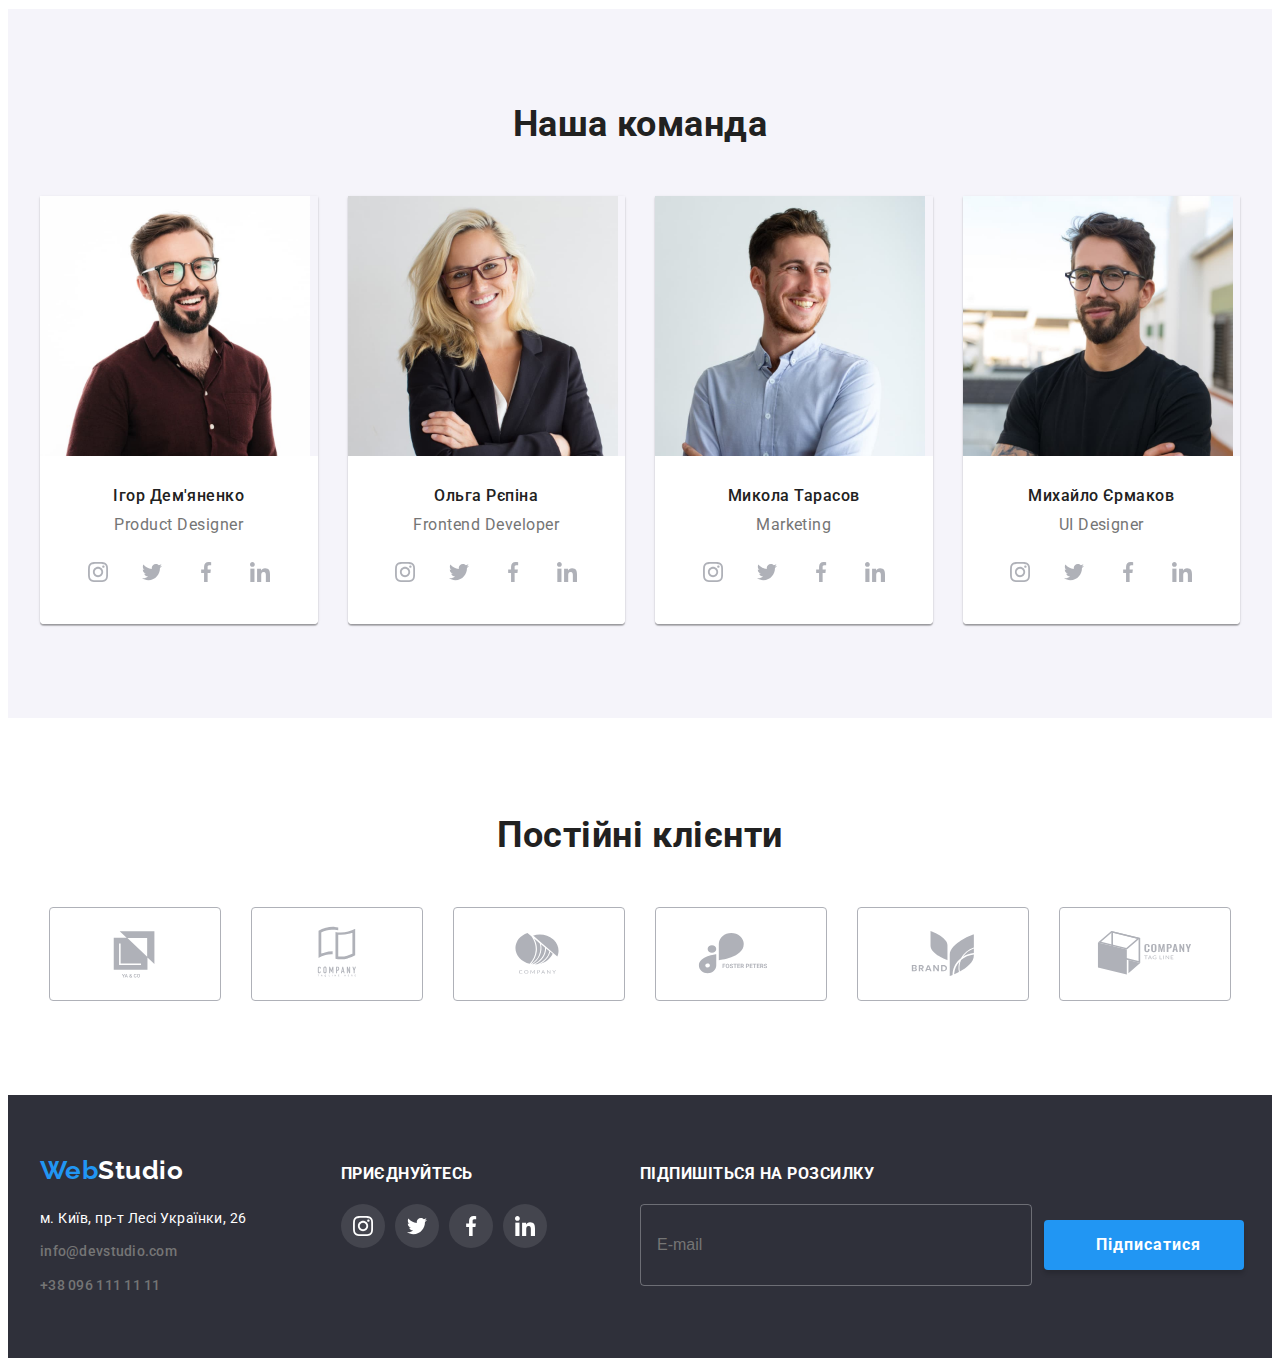
==== commit f9280494: "Finished homework number 6" ====
--- a/index.html
+++ b/index.html
@@ -16,6 +16,7 @@
       referrerpolicy="no-referrer"
     />
     <link rel="stylesheet" href="./css/style.css" />
+    <link rel="stylesheet" href="./css/main.min.css" />
     <title>goit-markup-hw-02</title>
   </head>
   <body>
@@ -32,7 +33,7 @@
             <li class="header-item"><a href="" class="link">Контакти</a></li>
           </ul>
         </nav>
-        <ul class="tel-mail list">
+        <ul class="contacts list">
           <li class="header-item">
             <a href="mailto:info@devstudio.com" class="mail-link link">
               <svg class="header-icon-envelope" width="16" height="12">
@@ -60,7 +61,7 @@
             Ефективні рішення для<br />
             вашого бізнесу
           </h1>
-          <button type="button" class="btn btn-hero" data-modal-open>Замовити послугу</button>
+          <button type="button" class="btn hero-btn" data-modal-open>Замовити послугу</button>
         </div>
       </section>
       <!-- Особливості -->
@@ -68,7 +69,7 @@
         <div class="container">
           <h2 hidden class="section-title">Особливості компанії</h2>
           <ul class="list features">
-            <li class="features-item icon-antenna">
+            <li class="features-item">
               <div class="features-icons">
                 <svg class="features-icon" width="70" height="70">
                   <use href="./images/icons.svg#icon-antenna"></use>
@@ -79,7 +80,7 @@
                 Ідейні міркування, і навіть початок повсякденної роботи з формування позиції.
               </p>
             </li>
-            <li class="features-item icon-clock">
+            <li class="features-item">
               <div class="features-icons">
                 <svg class="features-icon" width="70" height="70">
                   <use href="./images/icons.svg#icon-clock"></use>
@@ -90,7 +91,7 @@
                 Завдання організації, особливо рамки і місце навчання кадрів тягне у себе.
               </p>
             </li>
-            <li class="features-item icon-diagram">
+            <li class="features-item">
               <div class="features-icons">
                 <svg class="features-icon" width="70" height="70">
                   <use href="./images/icons.svg#icon-diagram"></use>
@@ -101,7 +102,7 @@
                 Так само консультація з широким активом значною мірою зумовлює.
               </p>
             </li>
-            <li class="features-item icon-astronaut">
+            <li class="features-item">
               <div class="features-icons">
                 <svg class="features-icon" width="70" height="70">
                   <use href="./images/icons.svg#icon-astronaut"></use>
@@ -404,8 +405,8 @@
             ><span class="blue-text">Web</span><span class="white-text">Studio</span></a
           >
           <address class="address-view">
-            м. Київ, пр-т Лесі Українки, 26
-            <ul class="tel-mail list">
+            <span>м. Київ, пр-т Лесі Українки, 26</span>
+            <ul class="contacts list">
               <li>
                 <a href="mailto:info@devstudio.com" class="link">info@devstudio.com</a>
               </li>
@@ -480,7 +481,7 @@
           </svg>
         </button>
         <p class="modal-title">Залиште свої дані, ми вам передзвонимо</p>
-        <form>
+        <form class="modal-form">
           <label for="username" class="modal-label">Ім'я</label>
           <span class="container-inputs">
             <input
--- a/css/style.css
+++ b/css/style.css
@@ -3,93 +3,8 @@
 /* Білий #FFFFFF */
 /* Акцент #2196F3 */
 /* Другорядний колір фону #F5F4FA */
-
 :root {
-  --main-text-color: #757575;
-  --secondary-text-color: #212121;
-  --accent-color: #2196f3;
-  --main-bg-color: #ffffff;
-  --secondary-bg-color: #f5f4fa;
-}
-
-body {
-  font-family: 'Roboto', sans-serif;
-  letter-spacing: 0.03em;
-
-  color: var(--main-text-color);
-  background: var(--main-bg-color);
-}
-
-.list {
-  padding: 0;
-  margin: 0;
-  list-style: none;
-}
-
-h1,
-h2,
-h3,
-h4,
-p {
-  margin-top: 0;
-  margin-bottom: 0;
-}
-
-.visually-hidden {
-  position: absolute;
-  white-space: nowrap;
-  width: 1px;
-  height: 1px;
-  overflow: hidden;
-  border: 0;
-  padding: 0;
-  clip: (0 0 0 0);
-  clip-path: inset(50%);
-  margin: -1px;
-}
-
-.container {
-  width: 1200px;
-  padding-left: 15px;
-  padding-right: 15px;
-  margin: 0 auto;
-  /* outline: solid 2px tomato; */
-}
-
-.header-page {
-  border-bottom: 1px solid #ececec;
-}
-
-.link.logo {
-  padding-top: 24px;
-  padding-bottom: 25px;
-  margin-right: 93px;
-}
-
-.header-nav {
-  display: flex;
-}
-
-.header-content {
-  display: flex;
-  align-items: center;
-}
-
-.site-nav {
-  display: flex;
-}
-
-.header-page .tel-mail {
-  display: flex;
-  margin-left: auto;
-}
-
-.header-item:not(:last-child) {
-  margin-right: 30px;
-}
-
-.link {
-  text-decoration: none;
+  --main-transition-duration: 250ms;
 }
 
 /*-----------------                   --------------*/
@@ -97,176 +12,14 @@
 /*-----------------                  --------------*/
 
 /* Colors for span */
-.blue-text {
-  font-family: 'Raleway', sans-serif;
-  font-weight: 700;
-  font-size: 26px;
-  line-height: 1.2;
-  color: #2196f3;
-}
-
-.black-text {
-  color: #000000;
-  font-family: 'Raleway', sans-serif;
-  font-weight: 700;
-  font-size: 26px;
-  line-height: 1.2;
-}
-
-.white-text {
-  color: #ffffff;
-  font-family: 'Raleway', sans-serif;
-  font-weight: 700;
-  font-size: 26px;
-  line-height: 1.2;
-}
-
-.site-nav .link {
-  display: block;
-  padding-top: 32px;
-  padding-bottom: 32px;
-
-  font-weight: 500;
-  font-size: 14px;
-  line-height: 1.1;
-  letter-spacing: 0.02em;
-  color: var(--secondary-text-color);
-
-  transition: color 250ms cubic-bezier(0.4, 0, 0.2, 1);
-}
-.site-nav .link:hover,
-.site-nav .link:focus {
-  color: var(--accent-color);
-  outline: none;
-}
-.site-nav .link.current {
-  color: var(--accent-color);
-}
-
-.link.current {
-  position: relative;
-}
-
-.current::after {
-  content: '';
-  display: block;
-  position: absolute;
-  left: 0;
-  bottom: -2px;
-  width: 100%;
-  height: 4px;
-  border-radius: 2px;
-  background-color: var(--accent-color);
-}
-
-.tel-mail .link {
-  display: inline-flex;
-  align-items: center;
-
-  font-weight: 500;
-  font-size: 14px;
-  line-height: 1.1;
-  letter-spacing: 0.02em;
-  color: var(--main-text-color);
-
-  transition: color 250ms cubic-bezier(0.4, 0, 0.2, 1);
-}
-
-.tel-mail .link:hover,
-.tel-mail .link:focus {
-  color: var(--accent-color);
-  outline: none;
-}
-
-.header-item {
-  fill: var(--main-text-color);
-}
-
-.header-icon-envelope,
-.header-icon-phone {
-  transition: fill 250ms cubic-bezier(0.4, 0, 0.2, 1);
-}
-
-.mail-link:hover .header-icon-envelope,
-.mail-link:focus .header-icon-envelope {
-  fill: var(--accent-color);
-}
-
-.tel-link:hover .header-icon-phone,
-.tel-link:focus .header-icon-phone {
-  fill: var(--accent-color);
-}
-
-.header-item .link {
-  gap: 10px;
-
-  transition: color 250ms cubic-bezier(0.4, 0, 0.2, 1);
-}
 
 /*-----------------                   --------------*/
 /*-----------------      HERO        --------------*/
 /*-----------------                 --------------*/
-.hero {
-  text-align: center;
-  padding-top: 200px;
-  padding-bottom: 200px;
-
-  background-color: #2f303a;
-}
-
-.overlay {
-  max-width: 1600px;
-  max-height: 600px;
-  margin-left: auto;
-  margin-right: auto;
-
-  background-image: linear-gradient(rgba(47, 48, 58, 0.4), rgba(47, 48, 58, 0.4)),
-    url(../images/bg_hero.jpg);
-  background-repeat: no-repeat;
-  background-size: cover;
-}
-
-.hero-title {
-  margin: 0 auto 30px;
-}
-
-.hero .hero-title {
-  font-weight: 900;
-  font-size: 44px;
-  line-height: 1.4;
-  letter-spacing: 0.06em;
-  text-transform: uppercase;
-
-  color: #ffffff;
-}
-
-.btn.btn-hero {
-  min-width: 216px;
-  box-shadow: 0px 4px 4px rgba(0, 0, 0, 0.15);
-  border-radius: 4px;
-  padding: 10px 32px;
-}
-
-.btn {
-  font-family: inherit;
-  font-weight: 700;
-  font-size: 16px;
-  line-height: 1.9;
-  text-align: center;
-  letter-spacing: 0.06em;
-  cursor: pointer;
-  border: none;
-  color: #ffffff;
-  background-color: var(--accent-color);
-  outline: none;
-
-  transition: background-color 250ms cubic-bezier(0.4, 0, 0.2, 1);
-}
-
-.btn:hover,
-.btn:focus {
-  background-color: #188ce8;
-}
+
+/*-----------------                   --------------*/
+/*-----------------      MODAL       --------------*/
+/*-----------------                 --------------*/
 
 .back-drop {
   position: fixed;
@@ -298,7 +51,7 @@
   top: 50%;
   left: 50%;
   width: 528px;
-  min-height: 581px;
+  height: 581px;
 
   border-radius: 4px;
   box-shadow: 1px 0px 2px rgba(0, 0, 0, 0.2), 1px 0px 1px rgba(0, 0, 0, 0.14),
@@ -345,9 +98,18 @@
   color: var(--secondary-text-color);
 }
 
+.modal-form {
+  display: flex;
+  flex-direction: column;
+}
+
 .modal-label {
   display: inline-block;
   margin-bottom: 4px;
+
+  font-size: 12px;
+  line-height: 1.17;
+  letter-spacing: 0.01em;
 }
 
 .container-inputs {
@@ -424,9 +186,9 @@
   color: rgba(117, 117, 117, 0.5);
 }
 
-.comment:not(:placeholder-shown) {
+/* .comment:not(:placeholder-shown) {
   border-color: var(--accent-color);
-}
+} */
 
 .comment:hover,
 .comment:focus {
@@ -441,6 +203,19 @@
   font-weight: 400;
   font-size: 14px;
   line-height: 1.7;
+  transition: color 250ms var(--main-transition-timing-function);
+}
+
+.modal-checkbox:focus + .agree span {
+  border-color: var(--accent-color);
+}
+
+.modal-checkbox:focus + .agree {
+  color: var(--accent-color);
+}
+
+.modal-checkbox:focus + .agree .agree-link {
+  color: var(--main-text-color);
 }
 
 /* .agree::before {
@@ -470,6 +245,7 @@
 
   border-radius: 2px;
   border: 2px solid var(--secondary-text-color);
+  transition: border-color 250ms var(--main-transition-timing-function);
 }
 
 .agree-icon {
@@ -487,6 +263,7 @@
 
 .agree-link {
   color: var(--accent-color);
+  transition: color 250ms var(--main-transition-timing-function);
 }
 
 .container-checkbox {
@@ -497,8 +274,8 @@
 .form-btn {
   display: flex;
   align-items: center;
-  min-width: 200px;
-  min-height: 50px;
+  width: 200px;
+  height: 50px;
   padding: 10px 52px;
   margin-left: auto;
   margin-right: auto;
@@ -512,7 +289,7 @@
   left: 12px;
   top: 50%;
   transform: translateY(-50%);
-  transition: fill 250ms cubic-bezier(0.4, 0, 0.2, 1);
+  transition: fill 250ms var(--main-transition-timing-function);
 }
 
 /*-----------------                   --------------*/
@@ -823,12 +600,17 @@
   margin-top: 10px;
 }
 
+.contacts.list {
+  margin-top: 10px;
+}
+
 .footer-box {
   display: flex;
   align-items: baseline;
 }
 
 .footer-address {
+  min-width: 231px;
   margin-right: 70px;
 }
 
@@ -1066,140 +848,6 @@
   outline: none;
 }
 
-/* .menu {
-  margin-top: 200px;
-  padding: 0;
-  list-style: none;
-
-  display: flex;
-}
-
-.menu-item {
-  position: relative;
-
-  margin: 15px;
-  outline: 2px solid tomato;
-}
-
-.menu-link {
-  display: block;
-  padding: 15px;
-
-  text-decoration: none;
-  background-color: teal;
-  color: #ffffff;
-}
-
-.submenu {
-  position: absolute;
-  left: 0%;
-  top: 100%;
-  width: 100%;
-  padding: 10px;
-  margin: 0;
-  list-style: none;
-
-  background-color: #ccc;
-
-  display: none;
-}
-
-.menu-item:hover .submenu {
-  display: block;
-}
-
-.menu-item:hover .menu-link {
-  background-color: green;
-} */
-
-/* .example {
-  display: flex;
-  flex-direction: column;
-  padding: 500px;
-}
-
-.example-link {
-  display: block;
-}
-
-.btn-join {
-  position: relative;
-  display: inline-flex;
-  align-items: center;
-  justify-content: center;
-  height: 50px;
-  border: none;
-  border-radius: 4px;
-  color: #f5f4fa;
-
-  background-color: tomato;
-  transition-property: background-color;
-  transition-duration: 250ms;
-  transition-timing-function: cubic-bezier(0.4, 0, 0.2, 1);
-  overflow: hidden;
-}
-
-.btn-join:hover,
-.btn-join:focus {
-  background-color: #2196f3;
-}
-
-.btn-join::before {
-  content: '';
-  display: inline-block;
-  margin-right: 15px;
-  width: 20px;
-  height: 20px;
-
-  background-image: url(../images/envelope.svg);
-  background-repeat: no-repeat;
-  background-size: contain;
-
-  transition: transform 250ms cubic-bezier(0.4, 0, 0.2, 1) 1000ms;
-}
-
-.btn-join::after {
-  position: absolute;
-  top: 50%;
-  left: 28.5%;
-  content: '';
-  display: inline-block;
-  width: 20px;
-  height: 20px;
-
-  background-color: #eeeeee;
-
-  transform: translateY(calc(-50% + 35px));
-  transition: transform 1000ms cubic-bezier(0.4, 0, 0.2, 1) 1000ms;
-}
-
-.btn-join:hover::after {
-  transform: translateY(-50%);
-}
-
-.btn-join:hover::before {
-  transform: translateY(-50px);
-}
-
-.animation {
+.tel-number {
   margin-top: 10px;
-  width: 100px;
-  height: 100px;
-  animation-name: changeBgColor;
-  animation-duration: 3000ms;
-  animation-iteration-count: infinite;
-}
-
-@keyframes changeBgColor {
-  0% {
-    background-color: teal;
-  }
-
-  50% {
-    background-color: orange;
-  }
-
-  100% {
-    background-color: deepskyblue;
-  }
-} */
+}
--- a/css/main.min.css
+++ b/css/main.min.css
@@ -0,0 +1 @@
+:root{--main-text-color: #757575;--secondary-text-color: #212121;--accent-color: #2196f3;--main-bg-color: #ffffff;--secondary-bg-color: #f5f4fa;--main-transition-duration: 4050ms;--main-transition-timing-function: cubic-bezier(0.4, 0, 0.2, 1)}body{font-family:"Roboto",sans-serif;letter-spacing:.03em;color:var(--main-text-color);background:var(--main-bg-color)}.list{padding:0;margin:0;list-style:none}h1,h2,h3,h4,p{margin-top:0;margin-bottom:0}.visually-hidden{position:absolute;white-space:nowrap;width:1px;height:1px;overflow:hidden;border:0;padding:0;clip:0 0 0 0;-webkit-clip-path:inset(50%);clip-path:inset(50%);margin:-1px}.link{text-decoration:none}.container{width:1200px;padding-left:15px;padding-right:15px;margin:0 auto}.section-title{text-align:center;font-weight:700;font-size:36px;line-height:1.2;color:var(--secondary-text-color)}.btn{font-family:inherit;font-weight:700;font-size:16px;line-height:1.9;text-align:center;letter-spacing:.06em;cursor:pointer;border:none;color:#fff;background-color:var(--accent-color);outline:none;-webkit-transition:background-color 250ms cubic-bezier(0.4, 0, 0.2, 1);transition:background-color 250ms cubic-bezier(0.4, 0, 0.2, 1)}.btn:hover,.btn:focus{background-color:#188ce8}.header-page{border-bottom:1px solid #ececec}.header-content{display:-webkit-box;display:-ms-flexbox;display:flex;-webkit-box-align:center;-ms-flex-align:center;align-items:center}.header-nav{display:-webkit-box;display:-ms-flexbox;display:flex}.link.logo{padding-top:24px;padding-bottom:25px;margin-right:93px}.blue-text{font-family:"Raleway",sans-serif;font-weight:700;font-size:26px;line-height:1.2;color:#2196f3}.black-text{color:#000;font-family:"Raleway",sans-serif;font-weight:700;font-size:26px;line-height:1.2}.white-text{color:#fff;font-family:"Raleway",sans-serif;font-weight:700;font-size:26px;line-height:1.2}.site-nav{display:-webkit-box;display:-ms-flexbox;display:flex}.site-nav .link{display:block;padding-top:32px;padding-bottom:32px;font-weight:500;font-size:14px;line-height:1.1;letter-spacing:.02em;color:var(--secondary-text-color);-webkit-transition:color 250ms cubic-bezier(0.4, 0, 0.2, 1);transition:color 250ms cubic-bezier(0.4, 0, 0.2, 1)}.site-nav .link:hover,.site-nav .link:focus{color:var(--accent-color);outline:none}.site-nav .link.current{color:var(--accent-color)}.link.current{position:relative}.current::after{content:"";display:block;position:absolute;left:0;bottom:-2px;width:100%;height:4px;border-radius:2px;background-color:var(--accent-color)}.header-page .contacts{display:-webkit-box;display:-ms-flexbox;display:flex;margin-left:auto}.contacts .link{display:-webkit-inline-box;display:-ms-inline-flexbox;display:inline-flex;-webkit-box-align:center;-ms-flex-align:center;align-items:center;font-weight:500;font-size:14px;line-height:1.1;letter-spacing:.02em;color:var(--main-text-color);-webkit-transition:color 250ms cubic-bezier(0.4, 0, 0.2, 1);transition:color 250ms cubic-bezier(0.4, 0, 0.2, 1)}.contacts .link:hover,.contacts .link:focus{color:var(--accent-color);outline:none}.header-item{fill:var(--main-text-color)}.header-item:not(:last-child){margin-right:30px}.header-item .link{gap:10px;-webkit-transition:color 250ms cubic-bezier(0.4, 0, 0.2, 1);transition:color 250ms cubic-bezier(0.4, 0, 0.2, 1)}.header-icon-envelope,.header-icon-phone{-webkit-transition:fill 250ms cubic-bezier(0.4, 0, 0.2, 1);transition:fill 250ms cubic-bezier(0.4, 0, 0.2, 1)}.mail-link:hover .header-icon-envelope,.mail-link:focus .header-icon-envelope{fill:var(--accent-color)}.tel-link:hover .header-icon-phone,.tel-link:focus .header-icon-phone{fill:var(--accent-color)}.hero{text-align:center;padding-top:200px;padding-bottom:200px;background-color:#2f303a}.overlay{max-width:1600px;max-height:600px;margin-left:auto;margin-right:auto;background-image:-webkit-gradient(linear, left top, left bottom, from(rgba(47, 48, 58, 0.4)), to(rgba(47, 48, 58, 0.4))),url(../images/bg_hero.jpg);background-image:linear-gradient(rgba(47, 48, 58, 0.4), rgba(47, 48, 58, 0.4)),url(../images/bg_hero.jpg);background-repeat:no-repeat;background-size:cover}.hero-title{margin:0 auto 30px;font-weight:900;font-size:44px;line-height:1.4;letter-spacing:.06em;color:#fff;text-transform:uppercase}.hero-btn{min-width:216px;-webkit-box-shadow:0px 4px 4px rgba(0,0,0,.15);box-shadow:0px 4px 4px rgba(0,0,0,.15);border-radius:4px;padding:10px 32px}/*# sourceMappingURL=main.min.css.map */